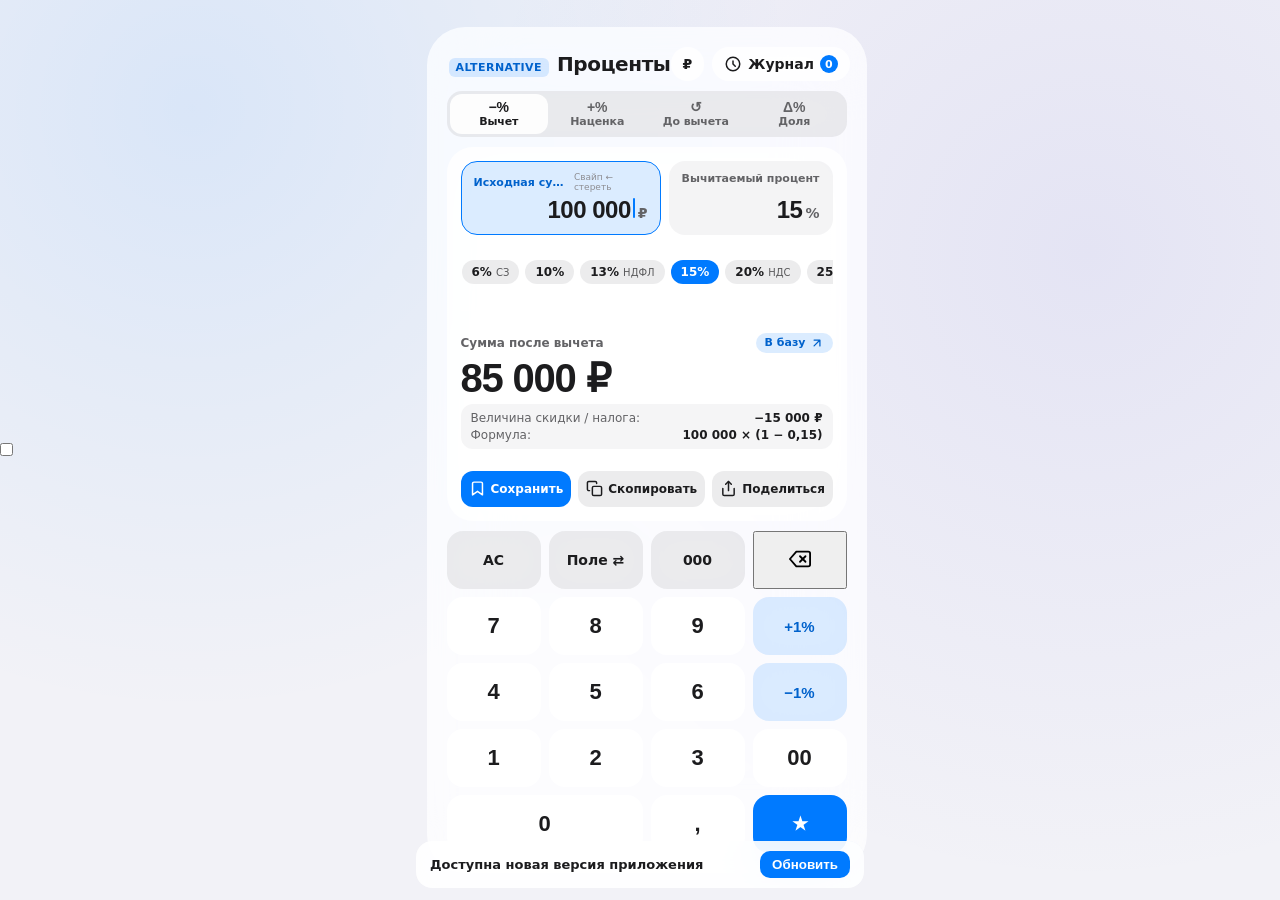
==== other-ai/index.html @ cbd95702 "feat: choose between untouched ChatGPT and other AI percentage calculators" ====
<!DOCTYPE html>
<html lang="ru">
<head>
  <meta charset="UTF-8">
  <meta name="viewport" content="width=device-width, initial-scale=1.0, maximum-scale=1.0, user-scalable=no, viewport-fit=cover">
  
  <!-- Настройки iOS 27 WebKit Standalone -->
  <meta name="apple-mobile-web-app-capable" content="yes">
  <meta name="mobile-web-app-capable" content="yes">
  <meta name="apple-mobile-web-app-status-bar-style" content="black-translucent">
  <meta name="apple-mobile-web-app-title" content="Проценты">
  <meta name="theme-color" content="#000000" media="(prefers-color-scheme: dark)">
  <meta name="theme-color" content="#F2F2F7" media="(prefers-color-scheme: light)">
  <meta name="format-detection" content="telephone=no">

  <title>AlterNative — Калькулятор процентов</title>
  
  <link rel="manifest" href="./manifest.json">
  <link rel="icon" type="image/svg+xml" href="./icon.svg">
  <link rel="apple-touch-icon" href="./icon.svg">
  <link rel="stylesheet" href="./styles.css">
</head>
<body>
  <!-- Скрытый нативный переключатель Safari для генерации Taptic Engine отклика -->
  <div class="haptic- feedback- trigger" aria-hidden="true">
    <input type="checkbox" id="webkit-haptic-switch" switch tabindex="-1">
    <label for="webkit-haptic-switch" id="webkit-haptic-label"></label>
  </div>

  <!-- Баннер доступного обновления приложения -->
  <div id="update-banner" class="update-banner" hidden role="status" aria-live="polite">
    <span>Доступна новая версия приложения</span>
    <button type="button" id="btn-apply-update" class="btn-update-action">Обновить</button>
  </div>

  <!-- Основной контейнер приложения -->
  <main class="app-shell">
    
    <!-- Верхняя панель навигации -->
    <header class="top-bar">
      <div class="brand-group">
        <span class="brand-badge">AlterNative</span>
        <h1 class="app-title">Проценты</h1>
      </div>
      
      <div class="top-actions">
        <button type="button" id="btn-currency" class="glass-pill-btn" aria-label="Сменить валюту">
          <span id="currency-symbol">₽</span>
        </button>
        <button type="button" id="btn-open-history" class="glass-pill-btn history-trigger" aria-label="Открыть сохранённые расчёты">
          <svg width="18" height="18" viewBox="0 0 24 24" fill="none" stroke="currentColor" stroke-width="2" stroke-linecap="round" stroke-linejoin="round" aria-hidden="true">
            <path d="M12 8v4l3 3"></path>
            <circle cx="12" cy="12" r="9"></circle>
          </svg>
          <span>Журнал</span>
          <span id="history-count" class="badge-counter" hidden>0</span>
        </button>
      </div>
    </header>

    <!-- Сегментированный переключатель режимов (Liquid Glass Segmented Control) -->
    <nav class="mode-selector" role="tablist" aria-label="Режим расчёта">
      <div class="segment-indicator" id="segment-indicator"></div>
      <button type="button" role="tab" aria-selected="true" data-mode="subtract" class="mode-tab active">
        <span class="mode-icon">−%</span>
        <span class="mode-name">Вычет</span>
      </button>
      <button type="button" role="tab" aria-selected="false" data-mode="add" class="mode-tab">
        <span class="mode-icon">+%</span>
        <span class="mode-name">Наценка</span>
      </button>
      <button type="button" role="tab" aria-selected="false" data-mode="reverse" class="mode-tab">
        <span class="mode-icon">↺</span>
        <span class="mode-name">До вычета</span>
      </button>
      <button type="button" role="tab" aria-selected="false" data-mode=" compare" class="mode-tab">
        <span class="mode-icon">Δ%</span>
        <span class="mode-name">Доля</span>
      </button>
    </nav>

    <!-- Рабочая область: Карточка живого расчёта -->
    <section class="workspace" aria-live="polite">
      <div class="glass-card calculation-card">
        
        <!-- Секция вводимых параметров -->
        <div class="inputs-grid">
          <!-- Поле 1: Основная сумма -->
          <div class="input-field-box active" id=" field-amount" data-field="amount" role="button" tabindex="0" aria-label="Поле ввода суммы">
            <div class="field-header">
              <span class="field-label" id="label-amount">Исходная сумма</span>
              <span class="field-hint">Свайп ← стереть</span>
            </div>
            <div class="field-value-wrap">
              <span class=" field-value" id="display-amount">100 000</span>
              <span class="field-unit" id="unit-amount">₽</span>
            </div>
          </div>

          <!-- Поле 2: Процент (или Вторая сумма в режиме Доли) -->
          <div class="input-field-box" id="field-percent" data-field="percent" role="button" tabindex="0" aria-label="Поле ввода процента">
            <div class="field-header">
              <span class="field-label" id="label-percent">Вычитаемый процент</span>
            </div>
            <div class="field-value-wrap">
              <span class="field-value" id="display-percent">15</span>
              <span class="field-unit" id="unit-percent">%</span>
            </div>
          </div>
        </div>

        <!-- Лента быстрых пресетов процентов -->
        <div class="presets-bar" id="presets-bar" aria-label="Быстрый выбор процента">
          <button type="button" class="preset-chip" data-percent="6">6% <small>СЗ</small></button>
          <button type="button" class="preset-chip" data-percent="10">10%</button>
          <button type="button" class="preset-chip" data-percent="13">13% <small>НДФЛ</small></button>
          <button type="button" class="preset-chip active" data-percent="15">15%</button>
          <button type="button" class="preset-chip" data-percent="20">20% <small>НДС</small></button>
          <button type="button" class="preset-chip" data-percent="25">25%</button>
          <button type="button" class="preset-chip" data-percent="50">50%</button>
        </div>

        <hr class="glass-divider">

        <!-- Секция главного результата -->
        <div class="result-section">
          <div class="result-header">
            <span class="result-label" id="label-result">Сумма после вычета</span>
            <button type="button" id="btn-chain-result" class="chain-btn" title="Перенести результат в исходную сумму для следующего расчёта">
              <span>В базу</span>
              <svg width="14" height="14" viewBox="0 0 24 24" fill="none" stroke="currentColor" stroke-width="2.2" stroke-linecap="round" stroke-linejoin="round"><path d="M7 17l9.2-9.2M17 17V7H7"/></svg>
            </button>
          </div>

          <div class="result-main- readout" id="result-readout-container">
            <output id="display-result" class="result-number">85 000 ₽</output>
          </div>

          <!-- Анатомия расчёта (формула и дельта) -->
          <div class="breakdown-row" id="breakdown-row">
            <div class="breakdown-item">
              <span class="breakdown-key" id="breakdown-key-1">Величина скидки / налога:</span>
              <span class="breakdown-val" id="breakdown-val-1">−15 000 ₽</span>
            </div>
            <div class="breakdown-item" id="breakdown-item-2">
              <span class="breakdown-key" id="breakdown-key-2">Формула:</span>
              <span class="breakdown-val" id="breakdown-val-2">100 000 × (1 − 0,15)</span>
            </div>
          </div>
        </div>

        <!-- Панель быстрых действий с результатом -->
        <div class="card-actions">
          <button type="button" id="btn-save-calc" class="action-btn primary-action">
            <svg width="17" height="17" viewBox="0 0 24 24" fill="none" stroke="currentColor" stroke-width="2.1" stroke-linecap="round" stroke-linejoin="round"><path d="M19 21l-7-5-7 5V5a2 2 0 0 1 2-2h10a2 2 0 0 1 2 2z"></path></svg>
            <span>Сохранить</span>
          </button>
          <button type="button" id="btn-copy-calc" class="action-btn">
            <svg width="17" height="17" viewBox="0 0 24 24" fill="none" stroke="currentColor" stroke-width="2.1" stroke-linecap="round" stroke-linejoin="round"><rect x="9" y="9" width="13" height="13" rx="2" ry="2"></rect><path d="M5 15H4a2 2 0 0 1-2-2V4a2 2 0 0 1 2-2h9a2 2 0 0 1 2 2v1"></path></svg>
            <span>Скопировать</span>
          </button>
          <button type="button" id="btn-share-calc" class="action-btn" aria-label="Поделиться расчётом">
            <svg width="17" height="17" viewBox="0 0 24 24" fill="none" stroke="currentColor" stroke-width="2.1" stroke-linecap="round" stroke-linejoin="round"><path d="M4 12v8a2 2 0 0 0 2 2h12a2 2 0 0 0 2-2v-8"></path><polyline points="16 6 12 2 8 6"></polyline><line x1="12" y1="2" x2="12" y2="15"></line></svg>
            <span>Поделиться</span>
          </button>
        </div>

      </div>
    </section>

    <!-- Тактильная клавиатура AlterNative Numpad (адаптирована под управление одной рукой) -->
    <section class="numpad-section" aria-label="Цифровая клавиатура">
      <div class="numpad-grid">
        <button type="button" class="num-key util-key" data-key="clear">AC</button>
        <button type="button" class="num-key util-key" data-key="switch-field" aria-label="Переключить поле ввода">
          <span>Поле ⇄</span>
        </button>
        <button type="button" class="num-key util-key" data-key="000">000</button>
        <button type="button" class="num-key.backspace-key util-key" data-key="backspace" aria-label="Удалить символ">
          <svg width="22" height="22" viewBox="0 0 24 24" fill="none" stroke="currentColor" stroke-width="2" stroke-linecap="round" stroke-linejoin="round"><path d="M21 4H8l-7 8 7 8h13a2 2 0 0 0 2-2V6a2 2 0 0 0-2-2z"></path><line x1="18" y1="9" x2="12" y2="15"></line><line x1="12" y1="9" x2="18" y2="15"></line></svg>
        </button>

        <button type="button" class="num-key" data-key="7">7</button>
        <button type="button" class="num-key" data-key="8">8</button>
        <button type="button" class="num-key" data-key="9">9</button>
        <button type="button" class="num-key step-key" data-key="step-up">+1%</button>

        <button type="button" class="num-key" data-key="4">4</button>
        <button type="button" class="num-key" data-key="5">5</button>
        <button type="button" class="num-key" data-key="6">6</button>
        <button type="button" class="num-key step-key" data-key="step-down">−1%</button>

        <button type="button" class="num-key" data-key="1">1</button>
        <button type="button" class="num-key" data-key="2">2</button>
        <button type="button" class="num-key" data-key="3">3</button>
        <button type="button" class="num-key" data-key="00">00</button>

        <button type="button" class="num-key zero-key" data-key="0">0</button>
        <button type="button" class="num-key" data-key=",">,</button>
        <button type="button" class="num-key accent-key" data-key="quick-save" aria-label="Быстрое сохранение в журнал">★</button>
      </div>
    </section>

  </main>

  <!-- Модальная шторка «Журнал сохранённых расчётов» -->
  <aside id="history-sheet" class="sheet- backdrop" hidden aria-modal="true" role="dialog" aria-labelledby="sheet-title">
    <div class="glass-sheet">
      <div class="sheet-handle-bar" id="sheet-drag-handle">
        <span class="sheet-grabber"></span>
      </div>
      
      <header class="sheet-header">
        <div>
          <h2 id="sheet-title" class="sheet-title">Журнал расчётов</h2>
          <p class="sheet-subtitle">Нажмите на запись, чтобы вернуть её в расчёт</p>
        </div>
        <div class="sheet-header-actions">
          <button type="button" id="btn-clear-history" class="text-danger-btn" hidden>Очистить</button>
          <button type="button" id="btn-close-history" class="close-circle-btn" aria-label="Закрыть журнал">✕</button>
        </div>
      </header>

      <div id="history-list" class="history-list">
        <!-- Записи рендерятся динамически -->
      </div>
    </div>
  </aside>

  <!-- Всплывающее уведомление (Liquid Glass Toast) -->
  <div id="toast-container" class="toast-container" role="status" aria-live="polite"></div>

  <script src="./app.js" defer></script>
</body>
</html>
---- other-ai/styles.css ----
/* ==========================================================================
   AlterNative Design System — iOS 27 Liquid Glass & WebKit First
   ========================================================================== */

:root {
  /* Светлая тема по умолчанию (iOS 27 Daylight Glass) */
  --bg-primary: #F2F2F7;
  --bg-mesh-1: rgba(0, 122, 255, 0.10);
  --bg-mesh-2: rgba(88, 86, 214, 0.09);
  
  --glass-surface: rgba(255, 255, 255, 0.72);
  --glass-surface-elevated: rgba(255, 255, 255, 0.88);
  --glass-border: rgba(255, 255, 255, 0.75);
  --glass- inner- specular: inset 0 1px 0 0 rgba(255, 255, 255, 0.9), inset 0 0 0 0.5px rgba(0, 0, 0, 0.06);
  --glass-shadow: 0 10px 30px -5px rgba(0, 0, 0, 0.06), 0 2px 6px -1px rgba(0, 0, 0, 0.03);

  --text-primary: #1C1C1E;
  --text-secondary: #636366;
  --text-tertiary: #8E8E93;

  --accent-color: #007AFF;
  --accent-soft: rgba(0, 122, 255, 0.14);
  --accent-text: #0062CC;
  --danger-color: #FF3B30;
  --success-color: #34C759;

  --key-bg: rgba(255, 255, 255, 0.82);
  --key-bg-active: rgba(210, 212, 218, 0.9);
  --key-util-bg: rgba(118, 118, 128, 0.14);
  --key-util-active: rgba(118, 118, 128, 0.28);

  --radius-card: 26px;
  --radius-control: 16px;
  --radius-pill: 999px;

  --safe-top: env(safe-area-inset-top, 20px);
  --safe-bottom: env(safe-area-inset-bottom, 20px);
  --safe-left: env(safe-area-inset-left, 0px);
  --safe-right: env(safe-area-inset-right, 0px);

  --font-sans: -apple-system, BlinkMacSystemFont, "SF Pro Display", "SF Pro Text", system-ui, sans-serif;
  --font-rounded: ui-rounded, "SF Pro Rounded", -apple-system, sans-serif;
}

@media (prefers-color-scheme: dark) {
  :root {
    /* Тёмная тема (iOS 27 Obsidian Liquid Glass) */
    --bg-primary: #000000;
    --bg-mesh-1: rgba(10, 132, 255, 0.16);
    --bg-mesh-2: rgba(94, 92, 230, 0.14);

    --glass-surface: rgba(28, 28, 30, 0.68);
    --glass-surface-elevated: rgba(44, 44, 46, 0.82);
    --glass-border: rgba(255, 255, 255, 0.14);
    --glass-inner-specular: inset 0 1px 0 0 rgba(255, 255, 255, 0.16), inset 0 0 0 0.5px rgba(255, 255, 255, 0.08);
    --glass-shadow: 0 14px 36px -6px rgba(0, 0, 0, 0.55);

    --text-primary: #FFFFFF;
    --text-secondary: #AEAEB2;
    --text-tertiary: #636366;

    --accent-color: #0A84FF;
    --accent-soft: rgba(10, 132, 255, 0.22);
    --accent-text: #409CFF;
    --danger-color: #FF453A;
    --success-color: #30D158;

    --key-bg: rgba(44, 44, 46, 0.75);
    --key-bg-active: rgba(72, 72, 74, 0.95);
    --key-util-bg: rgba(118, 118, 128, 0.26);
    --key-util-active: rgba(118, 118, 128, 0.45);
  }
}

/* Уважение настроек повышенной контрастности и снижения прозрачности */
@media (prefers-reduced-transparency: reduce) {
  :root {
    --glass-surface: #FFFFFF;
    --glass-surface-elevated: #F2F2F7;
  }
  @media (prefers-color-scheme: dark) {
    :root {
      --glass-surface: #1C1C1E;
      --glass-surface-elevated: #2C2C2E;
    }
  }
}

* {
  box-sizing: border-box;
  margin: 0;
  padding: 0;
  -webkit-tap-highlight-color: transparent;
  -webkit-touch-callout: none;
  user-select: none;
}

html, body {
  width: 100%;
  height: 100dvh;
  overflow: hidden;
  background-color: var(--bg-primary);
  background-image: 
    radial-gradient(circle at 15% 12%, var(--bg-mesh-1), transparent 45%),
    radial-gradient(circle at 85% 28%, var(--bg-mesh-2), transparent 50%);
  color: var(--text-primary);
  font-family: var(--font-sans);
  -webkit-font-smoothing: antialiased;
  overscroll-behavior: none;
}

/* Скрытый триггер нативной вибрации Safari */
.haptic-feedback-trigger {
  position: fixed;
  top: -100px;
  left: -100px;
  width: 1px;
  height: 1px;
  opacity: 0;
  pointer-events: none;
}

/* ==========================================================================
   Основной каркас приложения (App Shell)
   ========================================================================== */

.app-shell {
  display: flex;
  flex-direction: column;
  justify-content: space-between;
  width: 100%;
  max-width: 480px;
  height: 100dvh;
  margin: 0 auto;
  padding-top: calc(var(--safe-top) + 6px);
  padding-bottom: calc(var(--safe-bottom) + 8px);
  padding-left: calc(var(--safe-left) + 14px);
  padding-right: calc(var(--safe-right) + 14px);
  gap: 10px;
}

/* Адаптация под iPadOS и macOS Safari */
@media (min-width: 768px) and (min-height: 700px) {
  body {
    display: flex;
    align-items: center;
    justify-content: center;
  }
  .app-shell {
    height: min(860px, 94dvh);
    max-width: 440px;
    padding: 20px;
    border-radius: 38px;
    background: var(--glass-surface);
    backdrop-filter: blur(40px) saturate(180%);
    -webkit-backdrop-filter: blur(40px) saturate(180%);
    box-shadow: 0 24px 60px rgba(0, 0, 0, 0.25), var(--glass-inner-specular);
  }
}

/* ==========================================================================
   Верхняя панель (Top Bar)
   ========================================================================== */

.top-bar {
  display: flex;
  align-items: center;
  justify-content: space-between;
  padding: 0 2px;
  flex-shrink: 0;
}

.brand-group {
  display: flex;
  align-items: baseline;
  gap: 8px;
}

.brand-badge {
  font-size: 11px;
  font-weight: 700;
  letter-spacing: 0.04em;
  text-transform: uppercase;
  padding: 3px 7px;
  border-radius: 6px;
  background: var(--accent-soft);
  color: var(--accent-text);
}

.app-title {
  font-size: 20px;
  font-weight: 700;
  letter-spacing: -0.02em;
}

.top-actions {
  display: flex;
  align-items: center;
  gap: 8px;
}

.glass-pill-btn {
  display: inline-flex;
  align-items: center;
  gap: 6px;
  height: 34px;
  padding: 0 12px;
  border: none;
  border-radius: var(--radius-pill);
  background: var(--glass-surface);
  backdrop-filter: blur(20px) saturate(180%);
  -webkit-backdrop-filter: blur(20px) saturate(180%);
  box-shadow: var(--glass-inner-specular);
  color: var(--text-primary);
  font-family: inherit;
  font-size: 14px;
  font-weight: 600;
  cursor: pointer;
  transition: transform 0.12s cubic-bezier(0.2, 0, 0, 1), background-color 0.15s;
}

.glass-pill-btn:active {
  transform: scale(0.95);
  background: var(--key-util-active);
}

.badge-counter {
  display: inline-flex;
  align-items: center;
  justify-content: center;
  min-width: 18px;
  height: 18px;
  padding: 0 5px;
  border-radius: 99px;
  background: var(--accent-color);
  color: #FFFFFF;
  font-size: 11px;
  font-weight: 700;
}

/* ==========================================================================
   Переключатель режимов (Liquid Glass Segmented Control)
   ========================================================================== */

.mode-selector {
  position: relative;
  display: grid;
  grid-template-columns: repeat(4, 1fr);
  padding: 3px;
  border-radius: 15px;
  background: var(--key-util-bg);
  backdrop-filter: blur(20px);
  -webkit-backdrop-filter: blur(20px);
  box-shadow: var(--glass-inner-specular);
  flex-shrink: 0;
}

.segment-indicator {
  position: absolute;
  top: 3px;
  bottom: 3px;
  left: 3px;
  width: calc((100% - 6px) / 4);
  border-radius: 12px;
  background: var(--glass-surface-elevated);
  box-shadow: 0 2px 8px rgba(0, 0, 0, 0.12), var(--glass-inner-specular);
  transition: transform 0.28s cubic-bezier(0.32, 0.72, 0, 1);
  pointer-events: none;
}

.mode-tab {
  position: relative;
  z-index: 1;
  display: flex;
  flex-direction: column;
  align-items: center;
  justify-content: center;
  padding: 6px 4px;
  border: none;
  background: transparent;
  color: var(--text-secondary);
  font-family: inherit;
  cursor: pointer;
  transition: color 0.2s ease;
}

.mode-tab.active {
  color: var(--text-primary);
}

.mode-icon {
  font-family: var(--font-rounded);
  font-size: 14px;
  font-weight: 800;
  line-height: 1.1;
}

.mode-name {
  font-size: 11px;
  font-weight: 600;
  letter-spacing: -0.01em;
}

/* ==========================================================================
   Карточка живого расчёта (Calculation Card)
   ========================================================================== */

.workspace {
  flex: 1;
  display: flex;
  flex-direction: column;
  justify-content: center;
  min-height: 0;
}

.glass-card {
  display: flex;
  flex-direction: column;
  justify-content: space-between;
  height: 100%;
  padding: 14px;
  border-radius: var(--radius-card);
  background: var(--glass-surface);
  backdrop-filter: blur(30px) saturate(190%);
  -webkit-backdrop-filter: blur(30px) saturate(190%);
  box-shadow: var(--glass-shadow), var(--glass-inner-specular);
  overflow: hidden;
}

/* Поля ввода (Сумма и Процент) */
.inputs-grid {
  display: grid;
  grid-template-columns: 1.35fr 1fr;
  gap: 8px;
}

.input-field-box {
  display: flex;
  flex-direction: column;
  justify-content: space-between;
  padding: 10px 12px;
  border-radius: 16px;
  background: rgba(120, 120, 128, 0.08);
  border: 1.5px solid transparent;
  cursor: pointer;
  transition: all 0.18s ease;
}

.input-field-box.active {
  background: var(--accent-soft);
  border-color: var(--accent-color);
}

.field-header {
  display: flex;
  align-items: center;
  justify-content: space-between;
  gap: 4px;
  margin-bottom: 4px;
}

.field-label {
  font-size: 11px;
  font-weight: 600;
  color: var(--text-secondary);
  white-space: nowrap;
  overflow: hidden;
  text-overflow: ellipsis;
}

.input-field-box.active .field-label {
  color: var(--accent-text);
}

.field-hint {
  font-size: 9px;
  font-weight: 500;
  color: var(--text-tertiary);
}

@media (max-width: 380px) {
  .field-hint {
    display: none;
  }
}

.field-value-wrap {
  display: flex;
  align-items: baseline;
  justify-content: flex-end;
  gap: 3px;
  overflow: hidden;
}

.field-value {
  font-family: var(--font-rounded);
  font-size: clamp(18px, 5vw, 24px);
  font-weight: 700;
  font-variant-numeric: tabular-nums;
  letter-spacing: -0.02em;
  white-space: nowrap;
}

/* Курсор активного поля */
.input-field-box.active .field-value::after {
  content: "";
  display: inline-block;
  width: 2px;
  height: 0.85em;
  margin-left: 2px;
  vertical-align: baseline;
  background-color: var(--accent-color);
  border-radius: 2px;
  animation: blink 1.05s infinite;
}

@keyframes blink {
  0%, 100% { opacity: 1; }
  50% { opacity: 0; }
}

.field-unit {
  font-size: 14px;
  font-weight: 600;
  color: var(--text-secondary);
}

/* Полоса быстрых пресетов */
.presets-bar {
  display: flex;
  align-items: center;
  gap: 6px;
  overflow-x: auto;
  padding: 4px 1px;
  scrollbar-width: none;
}

.presets-bar::-webkit-scrollbar {
  display: none;
}

.preset-chip {
  flex-shrink: 0;
  padding: 5px 10px;
  border: none;
  border-radius: var(--radius-pill);
  background: var(--key-util-bg);
  color: var(--text-primary);
  font-family: inherit;
  font-size: 12px;
  font-weight: 600;
  cursor: pointer;
  transition: transform 0.12s ease, background-color 0.15s ease;
}

.preset-chip small {
  font-size: 10px;
  font-weight: 500;
  opacity: 0.7;
}

.preset-chip.active {
  background: var(--accent-color);
  color: #FFFFFF;
}

.preset-chip:active {
  transform: scale(0.93);
}

.glass-divider {
  border: none;
  height: 0.5px;
  background: var(--glass-border);
  margin: 2px 0;
}

/* Секция главного результата */
.result-section {
  display: flex;
  flex-direction: column;
  gap: 4px;
}

.result-header {
  display: flex;
  align-items: center;
  justify-content: space-between;
}

.result-label {
  font-size: 12px;
  font-weight: 600;
  color: var(--text-secondary);
}

.chain-btn {
  display: inline-flex;
  align-items: center;
  gap: 4px;
  padding: 3px 9px;
  border: none;
  border-radius: var(--radius-pill);
  background: var(--accent-soft);
  color: var(--accent-text);
  font-family: inherit;
  font-size: 11px;
  font-weight: 700;
  cursor: pointer;
  transition: transform 0.12s ease;
}

.chain-btn:active {
  transform: scale(0.94);
}

.result-main-readout {
  display: flex;
  align-items: baseline;
  justify-content: flex-start;
  min-height: 42px;
}

.result-number {
  font-family: var(--font-rounded);
  font-size: clamp(28px, 8.2vw, 40px);
  font-weight: 800;
  font-variant-numeric: tabular-nums;
  letter-spacing: -0.03em;
  line-height: 1.08;
  color: var(--text-primary);
  word-break: break-all;
}

.breakdown-row {
  display: flex;
  flex-direction: column;
  gap: 3px;
  padding: 7px 10px;
  border-radius: 12px;
  background: rgba(120, 120, 128, 0.07);
  font-size: 12px;
}

.breakdown-item {
  display: flex;
  align-items: center;
  justify-content: space-between;
  gap: 8px;
}

.breakdown-key {
  color: var(--text-secondary);
}

.breakdown-val {
  font-weight: 600;
  font-variant-numeric: tabular-nums;
  color: var(--text-primary);
}

/* Кнопки действий в карточке */
.card-actions {
  display: grid;
  grid-template-columns: 1.15fr 1fr 1fr;
  gap: 7px;
  margin-top: 2px;
}

.action-btn {
  display: inline-flex;
  align-items: center;
  justify-content: center;
  gap: 5px;
  height: 36px;
  padding: 0 8px;
  border: none;
  border-radius: 12px;
  background: var(--key-util-bg);
  color: var(--text-primary);
  font-family: inherit;
  font-size: 12px;
  font-weight: 600;
  cursor: pointer;
  transition: transform 0.1s ease, background-color 0.15s ease;
}

.action-btn.primary-action {
  background: var(--accent-color);
  color: #FFFFFF;
}

.action-btn:active {
  transform: scale(0.95);
}

/* ==========================================================================
   Тактильная цифровая клавиатура (AlterNative Numpad)
   ========================================================================== */

.numpad-section {
  flex-shrink: 0;
}

.numpad-grid {
  display: grid;
  grid-template-columns: repeat(4, 1fr);
  gap: 8px;
}

.num-key {
  display: flex;
  align-items: center;
  justify-content: center;
  height: clamp(46px, 6.6dvh, 58px);
  border: none;
  border-radius: var(--radius-control);
  background: var(--key-bg);
  backdrop-filter: blur(16px);
  -webkit-backdrop-filter: blur(16px);
  box-shadow: var(--glass-inner-specular), 0 2px 5px rgba(0, 0, 0, 0.04);
  color: var(--text-primary);
  font-family: var(--font-rounded);
  font-size: 22px;
  font-weight: 600;
  cursor: pointer;
  transition: transform 0.08s cubic-bezier(0.2, 0, 0, 1), background-color 0.08s;
}

.num-key:active,
.num-key.key-pressed {
  transform: scale(0.94);
  background: var(--key-bg-active);
}

.num-key.util-key {
  background: var(--key-util-bg);
  font-family: var(--font-sans);
  font-size: 14px;
  font-weight: 600;
}

.num-key.util-key:active {
  background: var(--key-util-active);
}

.num-key.step-key {
  background: var(--accent-soft);
  color: var(--accent-text);
  font-size: 15px;
  font-weight: 700;
}

.num-key.zero-key {
  grid-column: span 2;
}

.num-key.accent-key {
  background: var(--accent-color);
  color: #FFFFFF;
  font-size: 18px;
}

/* ==========================================================================
   Шторка «Журнал расчётов» (Bottom Sheet)
   ========================================================================== */

.sheet-backdrop {
  position: fixed;
  inset: 0;
  z-index: 100;
  display: flex;
  align-items: flex-end;
  justify-content: center;
  background: rgba(0, 0, 0, 0.42);
  backdrop-filter: blur(6px);
  -webkit-backdrop-filter: blur(6px);
  animation: fadeIn 0.2s ease;
}

.sheet-backdrop[hidden] {
  display: none !important;
}

.glass-sheet {
  width: 100%;
  max-width: 480px;
  max-height: 82dvh;
  display: flex;
  flex-direction: column;
  padding: 10px 16px calc(var(--safe-bottom) + 16px);
  border-radius: 30px 30px 0 0;
  background: var(--glass-surface-elevated);
  backdrop-filter: blur(36px) saturate(200%);
  -webkit-backdrop-filter: blur(36px) saturate(200%);
  box-shadow: 0 -10px 40px rgba(0, 0, 0, 0.25), var(--glass-inner-specular);
  animation: slideUp 0.28s cubic-bezier(0.32, 0.72, 0, 1);
}

@keyframes fadeIn {
  from { opacity: 0; }
  to { opacity: 1; }
}

@keyframes slideUp {
  from { transform: translateY(100%); }
  to { transform: translateY(0); }
}

.sheet-handle-bar {
  display: flex;
  justify-content: center;
  padding: 4px 0 10px;
}

.sheet-grabber {
  width: 38px;
  height: 5px;
  border-radius: 99px;
  background: rgba(128, 128, 128, 0.35);
}

.sheet-header {
  display: flex;
  align-items: center;
  justify-content: space-between;
  margin-bottom: 14px;
}

.sheet-title {
  font-size: 20px;
  font-weight: 700;
}

.sheet-subtitle {
  font-size: 12px;
  color: var(--text-secondary);
}

.sheet-header-actions {
  display: flex;
  align-items: center;
  gap: 10px;
}

.text-danger-btn {
  border: none;
  background: transparent;
  color: var(--danger-color);
  font-family: inherit;
  font-size: 14px;
  font-weight: 600;
  cursor: pointer;
}

.close-circle-btn {
  width: 30px;
  height: 30px;
  border-radius: 50%;
  border: none;
  background: var(--key-util-bg);
  color: var(--text-secondary);
  font-size: 14px;
  font-weight: 700;
  cursor: pointer;
}

.history-list {
  display: flex;
  flex-direction: column;
  gap: 10px;
  overflow-y: auto;
  padding-right: 2px;
}

.history-card {
  display: flex;
  align-items: center;
  justify-content: space-between;
  padding: 12px 14px;
  border-radius: 18px;
  background: var(--glass-surface);
  box-shadow: var(--glass-inner-specular);
  cursor: pointer;
  transition: transform 0.12s ease;
}

.history-card:active {
  transform: scale(0.98);
}

.history-card-main {
  display: flex;
  flex-direction: column;
  gap: 3px;
}

.history-badge-row {
  display: flex;
  align-items: center;
  gap: 6px;
}

.history-mode-tag {
  font-size: 11px;
  font-weight: 700;
  padding: 2px 7px;
  border-radius: 6px;
  background: var(--accent-soft);
  color: var(--accent-text);
}

.history-time {
  font-size: 11px;
  color: var(--text-tertiary);
}

.history-Result-line {
  font-family: var(--font-rounded);
  font-size: 18px;
  font-weight: 700;
  font-variant-numeric: tabular-nums;
}

.history-meta-line {
  font-size: 12px;
  color: var(--text-secondary);
}

.history-card-actions {
  display: flex;
  align-items: center;
  gap: 6px;
}

.icon-btn {
  width: 34px;
  height: 34px;
  border-radius: 10px;
  border: none;
  background: var(--key-util-bg);
  color: var(--text-primary);
  display: inline-flex;
  align-items: center;
  justify-content: center;
  cursor: pointer;
}

.empty-history {
  text-align: center;
  padding: 40px 20px;
  color: var(--text-secondary);
  font-size: 14px;
}

/* ==========================================================================
   Уведомления (Toast & Update Banner)
   ========================================================================== */

.toast-container {
  position: fixed;
  top: calc(var(--safe-top) + 12px);
  left: 50%;
  transform: translateX(-50%);
  z-index: 200;
  display: flex;
  flex-direction: column;
  gap: 8px;
  pointer-events: none;
}

.glass-toast {
  padding: 10px 18px;
  border-radius: var(--radius-pill);
  background: var(--glass-surface-elevated);
  backdrop-filter: blur(25px);
  -webkit-backdrop-filter: blur(25px);
  box-shadow: 0 8px 24px rgba(0, 0, 0, 0.2), var(--glass-inner-specular);
  color: var(--text-primary);
  font-size: 13px;
  font-weight: 600;
  white-space: nowrap;
  animation: toastIn 0.22s cubic-bezier(0.2, 0.8, 0.2, 1);
}

@keyframes toastIn {
  from { opacity: 0; transform: translateY(-12px) scale(0.92); }
  to { opacity: 1; transform: translateY(0) scale(1); }
}

.update-banner {
  position: fixed;
  bottom: calc(var(--safe-bottom) + 12px);
  left: 16px;
  right: 16px;
  max-width: 448px;
  margin: 0 auto;
  z-index: 150;
  display: flex;
  align-items: center;
  justify-content: space-between;
  padding: 10px 14px;
  border-radius: 16px;
  background: var(--glass-surface-elevated);
  backdrop-filter: blur(24px);
  -webkit-backdrop-filter: blur(24px);
  box-shadow: 0 10px 30px rgba(0, 0, 0, 0.25), var(--glass-inner-specular);
  font-size: 13px;
  font-weight: 600;
}

.btn-update-action {
  padding: 6px 12px;
  border: none;
  border-radius: 10px;
  background: var(--accent-color);
  color: #FFFFFF;
  font-weight: 700;
  cursor: pointer;
}
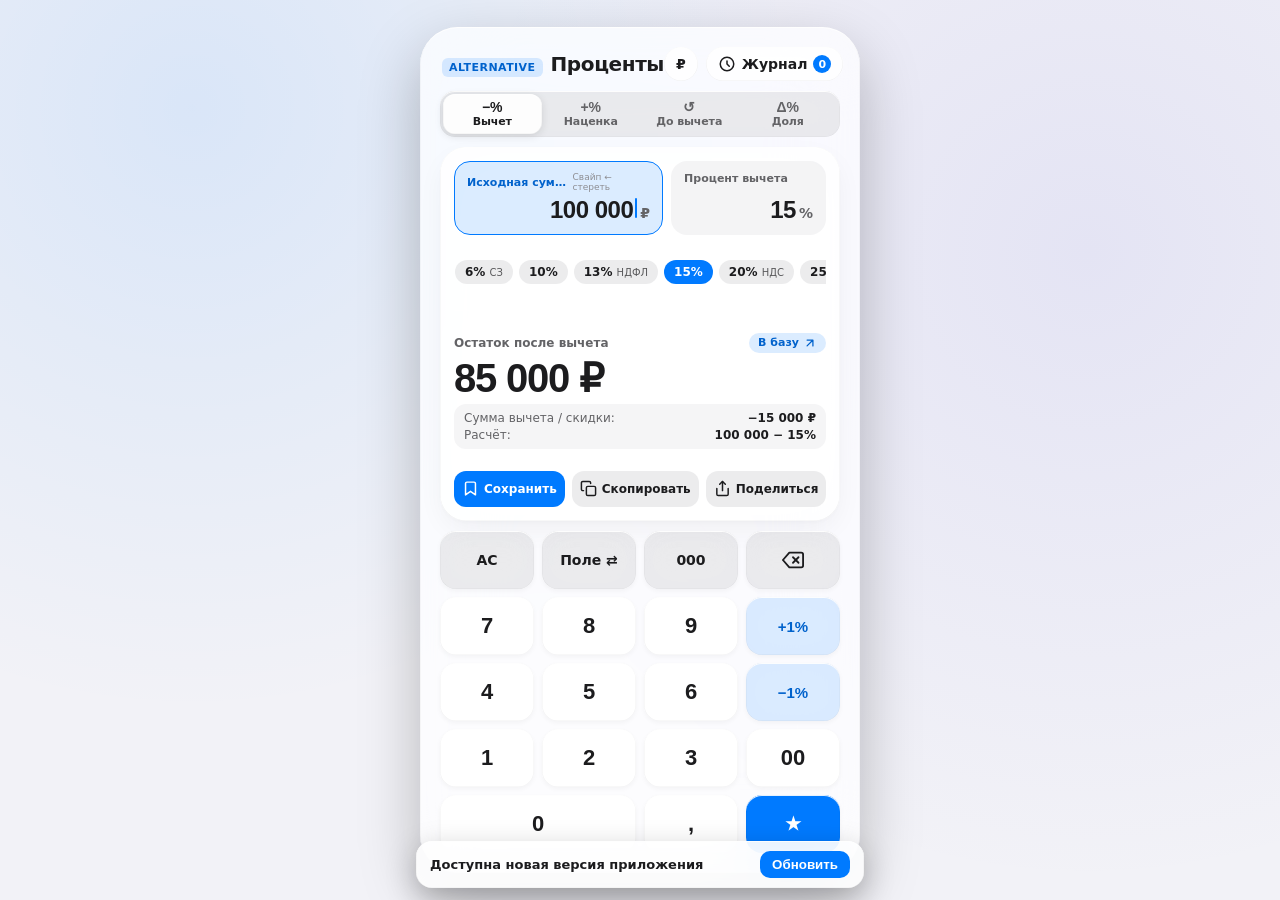
==== commit f09f2a96: "fix(other-ai): apply corrected source files supplied by original AI" ====
--- a/other-ai/index.html
+++ b/other-ai/index.html
@@ -22,7 +22,7 @@
 </head>
 <body>
   <!-- Скрытый нативный переключатель Safari для генерации Taptic Engine отклика -->
-  <div class="haptic- feedback- trigger" aria-hidden="true">
+  <div class="haptic-feedback-trigger" aria-hidden="true">
     <input type="checkbox" id="webkit-haptic-switch" switch tabindex="-1">
     <label for="webkit-haptic-switch" id="webkit-haptic-label"></label>
   </div>
@@ -73,7 +73,7 @@
         <span class="mode-icon">↺</span>
         <span class="mode-name">До вычета</span>
       </button>
-      <button type="button" role="tab" aria-selected="false" data-mode=" compare" class="mode-tab">
+      <button type="button" role="tab" aria-selected="false" data-mode="compare" class="mode-tab">
         <span class="mode-icon">Δ%</span>
         <span class="mode-name">Доля</span>
       </button>
@@ -86,13 +86,13 @@
         <!-- Секция вводимых параметров -->
         <div class="inputs-grid">
           <!-- Поле 1: Основная сумма -->
-          <div class="input-field-box active" id=" field-amount" data-field="amount" role="button" tabindex="0" aria-label="Поле ввода суммы">
+          <div class="input-field-box active" id="field-amount" data-field="amount" role="button" tabindex="0" aria-label="Поле ввода суммы">
             <div class="field-header">
               <span class="field-label" id="label-amount">Исходная сумма</span>
               <span class="field-hint">Свайп ← стереть</span>
             </div>
             <div class="field-value-wrap">
-              <span class=" field-value" id="display-amount">100 000</span>
+              <span class="field-value" id="display-amount">100 000</span>
               <span class="field-unit" id="unit-amount">₽</span>
             </div>
           </div>
@@ -132,7 +132,7 @@
             </button>
           </div>
 
-          <div class="result-main- readout" id="result-readout-container">
+          <div class="result-main-readout" id="result-readout-container">
             <output id="display-result" class="result-number">85 000 ₽</output>
           </div>
 
@@ -168,7 +168,7 @@
       </div>
     </section>
 
-    <!-- Тактильная клавиатура AlterNative Numpad (адаптирована под управление одной рукой) -->
+    <!-- Тактильная клавиатура AlterNative Numpad -->
     <section class="numpad-section" aria-label="Цифровая клавиатура">
       <div class="numpad-grid">
         <button type="button" class="num-key util-key" data-key="clear">AC</button>
@@ -176,7 +176,7 @@
           <span>Поле ⇄</span>
         </button>
         <button type="button" class="num-key util-key" data-key="000">000</button>
-        <button type="button" class="num-key.backspace-key util-key" data-key="backspace" aria-label="Удалить символ">
+        <button type="button" class="num-key backspace-key util-key" data-key="backspace" aria-label="Удалить символ">
           <svg width="22" height="22" viewBox="0 0 24 24" fill="none" stroke="currentColor" stroke-width="2" stroke-linecap="round" stroke-linejoin="round"><path d="M21 4H8l-7 8 7 8h13a2 2 0 0 0 2-2V6a2 2 0 0 0-2-2z"></path><line x1="18" y1="9" x2="12" y2="15"></line><line x1="12" y1="9" x2="18" y2="15"></line></svg>
         </button>
 
@@ -204,7 +204,7 @@
   </main>
 
   <!-- Модальная шторка «Журнал сохранённых расчётов» -->
-  <aside id="history-sheet" class="sheet- backdrop" hidden aria-modal="true" role="dialog" aria-labelledby="sheet-title">
+  <aside id="history-sheet" class="sheet-backdrop" hidden aria-modal="true" role="dialog" aria-labelledby="sheet-title">
     <div class="glass-sheet">
       <div class="sheet-handle-bar" id="sheet-drag-handle">
         <span class="sheet-grabber"></span>
@@ -221,9 +221,7 @@
         </div>
       </header>
 
-      <div id="history-list" class="history-list">
-        <!-- Записи рендерятся динамически -->
-      </div>
+      <div id="history-list" class="history-list"></div>
     </div>
   </aside>
 
--- a/other-ai/styles.css
+++ b/other-ai/styles.css
@@ -11,7 +11,7 @@
   --glass-surface: rgba(255, 255, 255, 0.72);
   --glass-surface-elevated: rgba(255, 255, 255, 0.88);
   --glass-border: rgba(255, 255, 255, 0.75);
-  --glass- inner- specular: inset 0 1px 0 0 rgba(255, 255, 255, 0.9), inset 0 0 0 0.5px rgba(0, 0, 0, 0.06);
+  --glass-inner-specular: inset 0 1px 0 0 rgba(255, 255, 255, 0.9), inset 0 0 0 0.5px rgba(0, 0, 0, 0.06);
   --glass-shadow: 0 10px 30px -5px rgba(0, 0, 0, 0.06), 0 2px 6px -1px rgba(0, 0, 0, 0.03);
 
   --text-primary: #1C1C1E;
@@ -815,7 +815,7 @@
   color: var(--text-tertiary);
 }
 
-.history-Result-line {
+.history-result-line {
   font-family: var(--font-rounded);
   font-size: 18px;
   font-weight: 700;
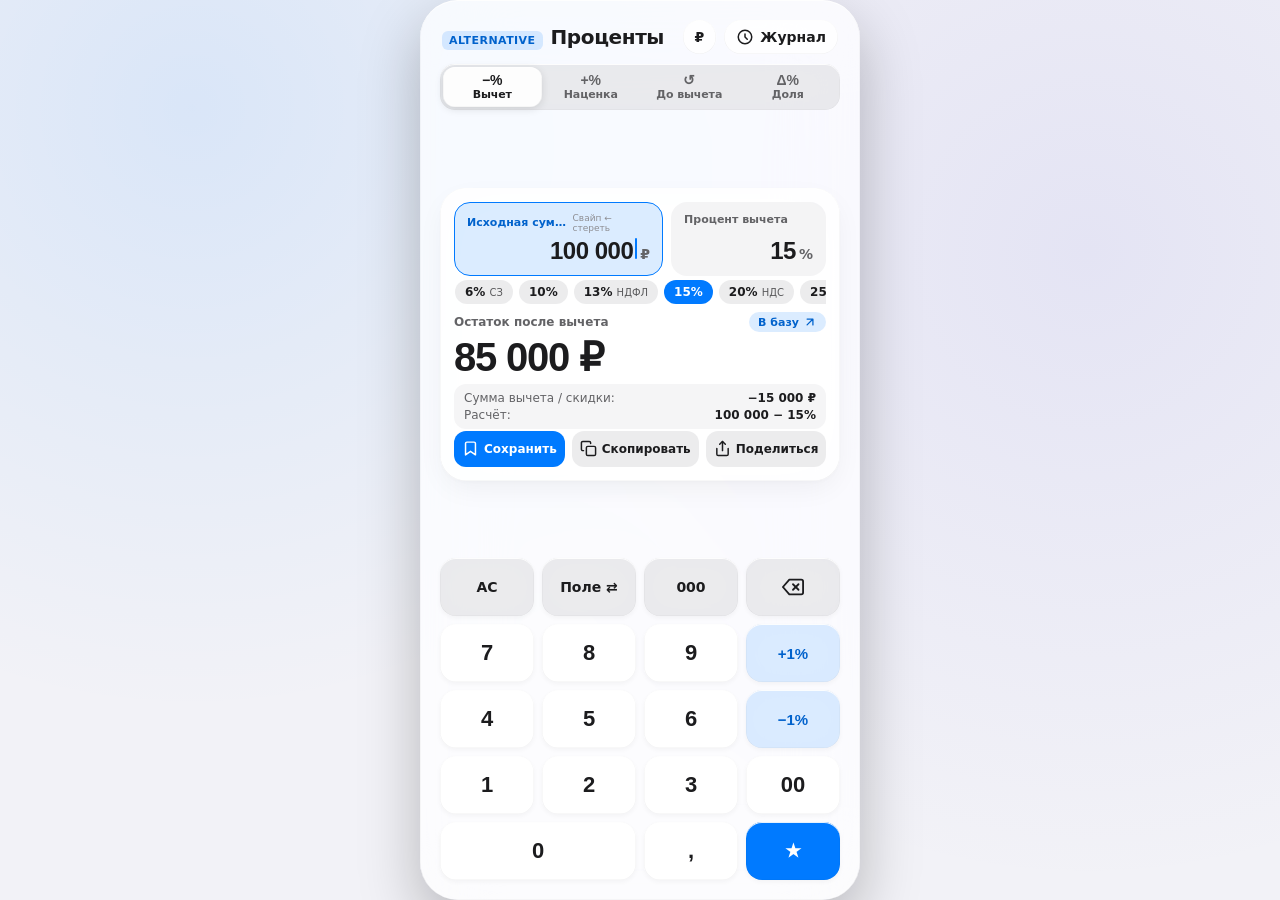
==== commit 219286cb: "fix(other-ai): reliable calculations, isolated offline updates, real-touch WebKit haptics and access" ====
--- a/other-ai/index.html
+++ b/other-ai/index.html
@@ -2,7 +2,7 @@
 <html lang="ru">
 <head>
   <meta charset="UTF-8">
-  <meta name="viewport" content="width=device-width, initial-scale=1.0, maximum-scale=1.0, user-scalable=no, viewport-fit=cover">
+  <meta name="viewport" content="width=device-width, initial-scale=1.0, viewport-fit=cover">
   
   <!-- Настройки iOS 27 WebKit Standalone -->
   <meta name="apple-mobile-web-app-capable" content="yes">
@@ -21,12 +21,6 @@
   <link rel="stylesheet" href="./styles.css">
 </head>
 <body>
-  <!-- Скрытый нативный переключатель Safari для генерации Taptic Engine отклика -->
-  <div class="haptic-feedback-trigger" aria-hidden="true">
-    <input type="checkbox" id="webkit-haptic-switch" switch tabindex="-1">
-    <label for="webkit-haptic-switch" id="webkit-haptic-label"></label>
-  </div>
-
   <!-- Баннер доступного обновления приложения -->
   <div id="update-banner" class="update-banner" hidden role="status" aria-live="polite">
     <span>Доступна новая версия приложения</span>
@@ -80,7 +74,7 @@
     </nav>
 
     <!-- Рабочая область: Карточка живого расчёта -->
-    <section class="workspace" aria-live="polite">
+    <section class="workspace">
       <div class="glass-card calculation-card">
         
         <!-- Секция вводимых параметров -->
@@ -133,7 +127,7 @@
           </div>
 
           <div class="result-main-readout" id="result-readout-container">
-            <output id="display-result" class="result-number">85 000 ₽</output>
+            <output id="display-result" class="result-number" aria-live="polite">85 000 ₽</output>
           </div>
 
           <!-- Анатомия расчёта (формула и дельта) -->
--- a/other-ai/styles.css
+++ b/other-ai/styles.css
@@ -918,3 +918,106 @@
   font-weight: 700;
   cursor: pointer;
 }
+
+
+/* Встроенные в клавиши нативные WebKit switch. Касание реально попадает
+   на контрол Safari; искусственные .click() не используются для Taptic. */
+[hidden] { display: none !important; }
+
+.native-haptic-hitbox {
+  display: flex;
+  position: relative;
+  min-width: 0;
+  align-items: stretch;
+}
+.native-haptic-hitbox > button {
+  width: 100%;
+  min-width: 0;
+}
+.native-haptic-hitbox.wide-key {
+  grid-column: span 2;
+}
+.native-haptic-hitbox > .zero-key {
+  grid-column: auto;
+}
+.native-haptic-overlay {
+  position: absolute;
+  inset: 0;
+  z-index: 5;
+  display: block;
+  width: 100%;
+  height: 100%;
+  margin: 0;
+  padding: 0;
+  border: 0;
+  opacity: 0;
+  cursor: pointer;
+}
+.native-haptic-overlay:disabled {
+  pointer-events: none;
+}
+.native-haptic-hitbox:focus-within {
+  outline: 3px solid var(--accent-color);
+  outline-offset: 2px;
+  border-radius: var(--radius-control);
+}
+.native-haptic-hitbox.haptic-pressed > button {
+  transform: scale(0.955);
+  background: var(--key-bg-active);
+}
+.mode-selector > .native-haptic-hitbox > .mode-tab {
+  min-height: 44px;
+}
+.top-actions > .native-haptic-hitbox > .glass-pill-btn {
+  min-height: 44px;
+}
+.action-btn:disabled,
+.chain-btn:disabled,
+.num-key:disabled {
+  opacity: 0.45;
+  cursor: default;
+}
+.glass-sheet .icon-btn {
+  min-width: 44px;
+  min-height: 44px;
+  padding: 0 7px;
+  font-size: 12px;
+}
+.glass-sheet .close-circle-btn {
+  width: 44px;
+  height: 44px;
+}
+.result-number,
+.history-result-line,
+.history-meta-line {
+  user-select: text;
+  -webkit-user-select: text;
+}
+/* При малой высоте, крупном тексте и масштабировании элементы
+   прокручиваются вместо обрезки под кнопками. */
+html, body {
+  height: auto;
+  min-height: 100%;
+  overflow-x: hidden;
+  overflow-y: auto;
+}
+body {
+  min-height: 100dvh;
+}
+.app-shell {
+  height: auto;
+  min-height: 100dvh;
+}
+.workspace {
+  flex: 1 0 auto;
+  min-height: 250px;
+}
+.glass-card {
+  min-height: 250px;
+}
+@media (prefers-reduced-motion: reduce) {
+  *, *::before, *::after {
+    animation-duration: 0.01ms !important;
+    transition-duration: 0.01ms !important;
+  }
+}
